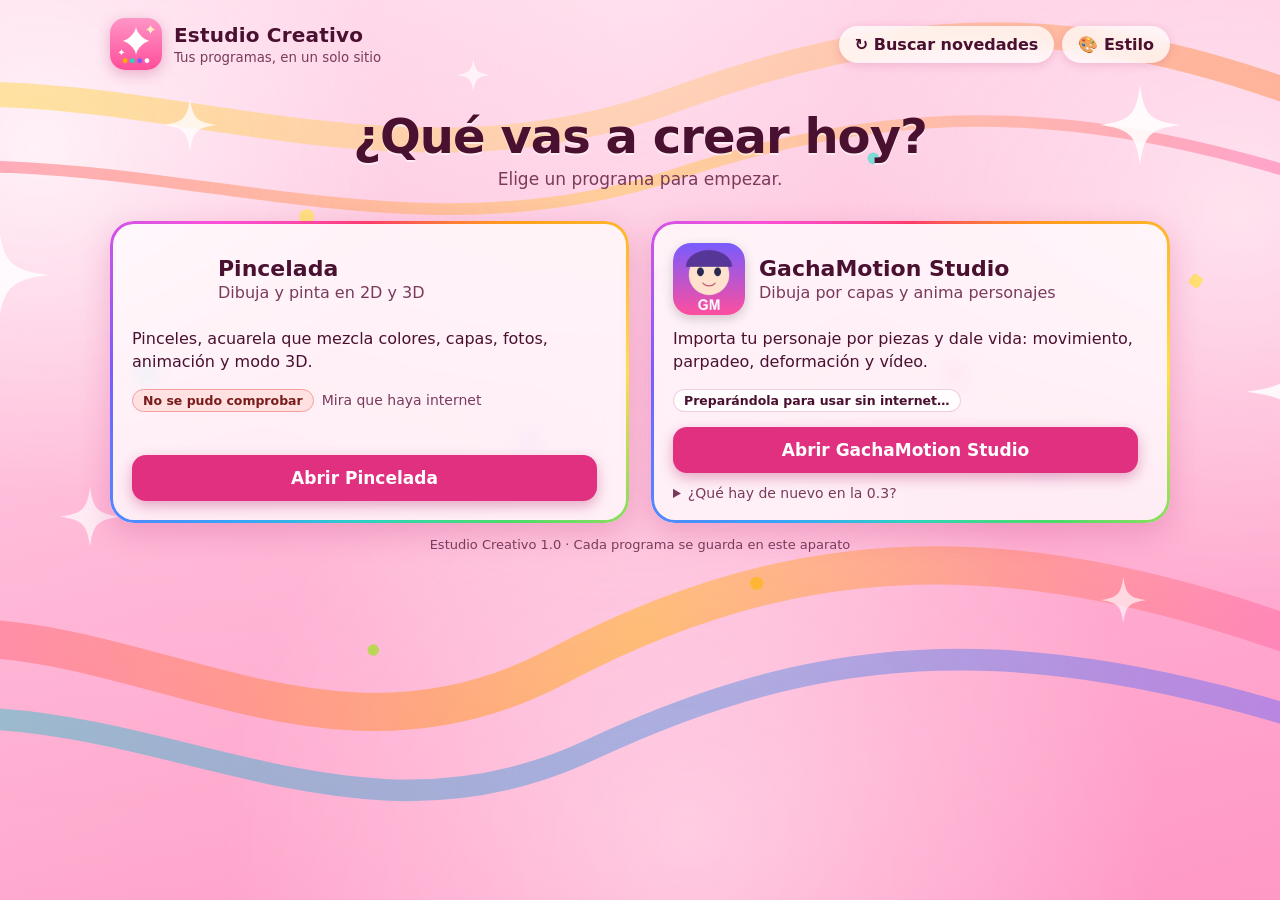
==== index.html @ 094b89b9 "Estudio Creativo 1.0: un sitio para abrir Pincelada y GachaMotion Studio Programa central con tono r" ====
<!doctype html>
<html lang="es">
<head>
<meta charset="utf-8">
<meta name="viewport" content="width=device-width,initial-scale=1,viewport-fit=cover">
<title>Estudio Creativo</title>
<meta name="description" content="Tus programas de dibujo y animación en un solo sitio.">
<link rel="manifest" href="manifest.webmanifest">
<link rel="icon" type="image/png" sizes="192x192" href="icon-192.png">
<link rel="apple-touch-icon" href="apple-touch-icon.png">
<meta name="theme-color" content="#ffb3d1">
<meta name="mobile-web-app-capable" content="yes">
<meta name="apple-mobile-web-app-capable" content="yes">
<meta name="apple-mobile-web-app-title" content="Estudio">
<link rel="stylesheet" href="hub.css">
<script>window.ESTUDIO_VERSION = /*VER*/"1.0"/*VER*/;</script>
</head>
<body>
<div class="bg" id="bg" aria-hidden="true"></div>
<div class="veil" aria-hidden="true"></div>

<header class="top">
  <div class="brand">
    <img id="logo" class="logo" src="icon-192.png" alt="" width="52" height="52">
    <div>
      <b>Estudio Creativo</b>
      <small>Tus programas, en un solo sitio</small>
    </div>
  </div>
  <div class="actions">
    <button class="pill" id="bCheck" type="button" title="Buscar versiones nuevas de todos los programas">↻ <span>Buscar novedades</span></button>
    <button class="pill" id="bStyle" type="button" aria-expanded="false" aria-controls="panel">🎨 <span>Estilo</span></button>
    <button class="pill" id="bInstall" type="button" hidden>⬇ <span>Instalar</span></button>
  </div>
</header>

<main>
  <section class="hero">
    <h1>¿Qué vas a crear hoy?</h1>
    <p>Elige un programa para empezar.</p>
  </section>
  <section class="cards" id="cards" aria-label="Programas"></section>
  <p class="foot" id="foot"></p>
</main>

<aside id="panel" class="panel edge" hidden aria-label="Estilo del Estudio">
  <div class="phead">
    <b>Estilo del Estudio</b>
    <button class="x" id="pClose" type="button" aria-label="Cerrar">✕</button>
  </div>

  <div class="sec">
    <label class="lab">Tono de rosa</label>
    <div class="row" id="pTonos"></div>
  </div>

  <div class="sec">
    <label class="lab">Bordes</label>
    <div class="row wrap" id="pModos"></div>
    <small class="hint" id="pModoHint"></small>
  </div>

  <div class="sec" id="pColoresSec">
    <label class="lab">Tus colores <span class="muted">(toca uno y elige su color)</span></label>
    <div class="row wrap" id="pChips"></div>
    <div class="swatches" id="pSwatches"></div>
    <label class="custom">Otro color: <input type="color" id="pCustom" value="#ff4fa0"></label>
  </div>

  <div class="sec grid2">
    <label>Velocidad <input type="range" id="pVel" min="1" max="10" step="1"></label>
    <label>Grosor <input type="range" id="pGrosor" min="2" max="9" step="1"></label>
  </div>
  <div class="sec checks">
    <label><input type="checkbox" id="pBrillo"> Brillo alrededor</label>
    <label><input type="checkbox" id="pMov"> Con movimiento</label>
  </div>

  <div class="sec">
    <label class="lab">Combinaciones</label>
    <div class="row wrap" id="pPresets"></div>
  </div>

  <div class="sec end">
    <button class="pill small" id="pReset" type="button">Volver al principio</button>
  </div>
</aside>

<div class="banner" id="banner" hidden></div>
<div class="toast" id="toast" role="status" aria-live="polite"></div>

<script src="hub.js"></script>
</body>
</html>
---- hub.css ----
/* Estudio Creativo — tono rosa y bordes de colores que se eligen en «Estilo» */
@property --ang { syntax: '<angle>'; inherits: false; initial-value: 0deg; }

:root {
  --bg1: #ffd1e6; --bg2: #ff9cc7; --accent: #e0307f; --ink: #4a1030; --soft: #7a3a5c;
  --glass: rgba(255,255,255,.74);
  --c1: #ff4fa0; --c2: #ffb000; --c3: #2bd4c0; --c4: #7a5cff;
  --ew: 3px; --vel: 4s; --r: 22px;
  --rainbow: #ff3b6b, #ff9f1a, #ffe14a, #4ddc6a, #2bd4c0, #3aa0ff, #7a5cff, #ff4fd8, #ff3b6b;
}
* { box-sizing: border-box; }
html, body { margin: 0; min-height: 100%; }
body {
  font-family: "Segoe UI", system-ui, -apple-system, Roboto, sans-serif;
  color: var(--ink);
  background: linear-gradient(160deg, var(--bg1), var(--bg2));
  background-attachment: fixed;
  -webkit-font-smoothing: antialiased;
}
button { font: inherit; color: inherit; cursor: pointer; }

/* Fondo: imagen (si existe) o dibujo suave por defecto */
.bg { position: fixed; inset: 0; z-index: 0; background: url("fondo-base.svg") center / cover no-repeat; }
.bg.foto { background-size: cover; background-position: center; }
.veil { position: fixed; inset: 0; z-index: 0; pointer-events: none;
  background: radial-gradient(ellipse at 50% 0%, rgba(255,255,255,.35), transparent 60%), linear-gradient(180deg, rgba(255,255,255,.12), rgba(255,120,180,.10)); }

header.top, main, .foot { position: relative; z-index: 1; }
header.top { display: flex; align-items: center; justify-content: space-between; gap: 12px; flex-wrap: wrap;
  max-width: 1100px; margin: 0 auto; padding: 18px 20px 6px; }
.brand { display: flex; align-items: center; gap: 12px; }
.brand b { display: block; font-size: 20px; letter-spacing: .01em; }
.brand small { color: var(--soft); }
.logo { width: 52px; height: 52px; border-radius: 15px; object-fit: cover; box-shadow: 0 4px 14px rgba(180,30,100,.28); }
.actions { display: flex; gap: 8px; flex-wrap: wrap; }
.pill { border: 0; border-radius: 999px; padding: 9px 16px; background: var(--glass); color: var(--ink); font-weight: 600;
  box-shadow: 0 2px 10px rgba(180,30,100,.18); backdrop-filter: blur(8px); transition: transform .15s, box-shadow .15s; }
.pill:hover { transform: translateY(-1px); box-shadow: 0 6px 16px rgba(180,30,100,.25); }
.pill:active { transform: translateY(0); }
.pill.small { padding: 6px 12px; font-size: 13px; }
.pill[aria-pressed="true"], .pill.on { background: var(--accent); color: #fff; }
.pill:focus-visible, .card a:focus-visible, button:focus-visible, input:focus-visible { outline: 3px solid var(--accent); outline-offset: 2px; }

main { max-width: 1100px; margin: 0 auto; padding: 0 20px 40px; }
.hero { padding: 34px 0 22px; text-align: center; }
.hero h1 { margin: 0 0 6px; font-size: clamp(28px, 6vw, 48px); line-height: 1.1; letter-spacing: -.02em;
  text-shadow: 0 2px 0 rgba(255,255,255,.55); }
.hero p { margin: 0; color: var(--soft); font-size: 17px; }

.cards { display: grid; grid-template-columns: repeat(auto-fit, minmax(300px, 1fr)); gap: 22px; padding: 10px 0; }

/* Borde de colores: se dibuja con un marco que sigue las esquinas redondeadas */
.edge { position: relative; border-radius: var(--r); }
.edge::before { content: ""; position: absolute; inset: 0; border-radius: inherit; padding: var(--ew); pointer-events: none; z-index: 3;
  background: var(--c1);
  -webkit-mask: linear-gradient(#000 0 0) content-box, linear-gradient(#000 0 0); -webkit-mask-composite: xor;
  mask: linear-gradient(#000 0 0) content-box exclude, linear-gradient(#000 0 0); }
html[data-brillo="1"] .edge::before { filter: drop-shadow(0 0 6px var(--glow, var(--c1))); }
html[data-modo="arcoiris"] .edge::before { background: conic-gradient(from var(--ang), var(--rainbow)); --glow: #ff4fd8; }
html[data-modo="degradado"] .edge::before { background: var(--grad); }
html[data-modo="parpadeo"] .edge::before { animation: edgeblink var(--cycle, 2s) step-end infinite; }
html[data-modo="latido"] .edge::before { animation: latido var(--vel) ease-in-out infinite; }
html[data-mov="1"][data-modo="arcoiris"] .edge::before,
html[data-mov="1"][data-modo="degradado"] .edge::before { animation: giro var(--vel) linear infinite; }
html[data-mov="0"] .edge::before { animation: none !important; }
@keyframes giro { to { --ang: 360deg; } }
@keyframes latido { 0%, 100% { opacity: .55; filter: drop-shadow(0 0 2px var(--c1)); } 50% { opacity: 1; filter: drop-shadow(0 0 16px var(--c1)); } }

.card { --r: 24px; background: var(--glass); backdrop-filter: blur(10px); padding: 22px; display: flex; flex-direction: column; gap: 12px;
  box-shadow: 0 10px 30px rgba(180,30,100,.22); transition: transform .2s, box-shadow .2s; animation: entra .5s both; }
.card:nth-child(2) { animation-delay: .08s; } .card:nth-child(3) { animation-delay: .16s; }
.card:hover { transform: translateY(-4px); box-shadow: 0 16px 38px rgba(180,30,100,.3); }
@keyframes entra { from { opacity: 0; transform: translateY(14px); } }
.card .top { display: flex; align-items: center; gap: 14px; }
.card .ico { width: 72px; height: 72px; border-radius: 18px; object-fit: cover; box-shadow: 0 4px 12px rgba(0,0,0,.18); background: #fff; flex: none; }
.card h2 { margin: 0; font-size: 22px; }
.card .lema { margin: 2px 0 0; color: var(--soft); }
.card .det { margin: 0; line-height: 1.45; }
.estado { display: flex; align-items: center; gap: 8px; flex-wrap: wrap; font-size: 14px; min-height: 30px; }
.chip { display: inline-block; padding: 3px 10px; border-radius: 999px; background: rgba(255,255,255,.85); border: 1px solid rgba(180,30,100,.2); font-size: 12.5px; font-weight: 600; }
.chip.ok { background: #e1f8ea; border-color: #9bd9b3; color: #145a30; }
.chip.nueva { background: #fff1c9; border-color: #f0c35a; color: #6b4600; }
.chip.err { background: #ffe1e1; border-color: #f0a0a0; color: #7a1c1c; }
.card .btns { display: flex; gap: 10px; margin-top: auto; align-items: center; flex-wrap: wrap; }
.abrir { flex: 1; text-align: center; text-decoration: none; background: var(--accent); color: #fff; font-weight: 700; font-size: 17px;
  padding: 13px 18px; border-radius: 14px; box-shadow: 0 5px 14px rgba(180,30,100,.35); transition: transform .15s, filter .15s; }
.abrir:hover { transform: translateY(-1px); filter: brightness(1.06); }
.upd { border: 2px solid var(--accent); background: #fff; color: var(--accent); font-weight: 700; border-radius: 14px; padding: 10px 14px; }
.upd[disabled] { opacity: .6; cursor: wait; }
.card details { font-size: 14px; }
.card summary { cursor: pointer; color: var(--soft); }
.card details ul { margin: 6px 0 0; padding-left: 20px; }

.foot { text-align: center; color: var(--soft); font-size: 13px; padding: 4px 20px 30px; margin: 0; }

/* Panel de estilo */
.panel { position: fixed; z-index: 20; right: 16px; top: 76px; width: min(360px, calc(100vw - 32px)); max-height: calc(100vh - 92px); overflow: auto;
  background: rgba(255,255,255,.96); padding: 16px 18px 18px; box-shadow: 0 18px 48px rgba(120,10,70,.35); --r: 20px; }
.panel[hidden] { display: none; }
.phead { display: flex; justify-content: space-between; align-items: center; margin-bottom: 8px; }
.phead .x { border: 0; background: transparent; font-size: 18px; padding: 6px 8px; border-radius: 8px; }
.sec { margin: 12px 0; }
.lab { display: block; font-weight: 700; margin-bottom: 6px; font-size: 14px; }
.muted { font-weight: 400; color: var(--soft); }
.row { display: flex; gap: 6px; } .row.wrap { flex-wrap: wrap; }
.hint { display: block; color: var(--soft); margin-top: 6px; min-height: 1.2em; }
.opt { border: 2px solid rgba(180,30,100,.22); background: #fff; border-radius: 12px; padding: 6px 11px; font-size: 13.5px; font-weight: 600; }
.opt[aria-pressed="true"] { border-color: var(--accent); background: #ffe3f0; }
.tono { width: 34px; height: 34px; border-radius: 50%; border: 3px solid #fff; box-shadow: 0 0 0 2px rgba(0,0,0,.15); padding: 0; }
.tono[aria-pressed="true"] { box-shadow: 0 0 0 3px var(--accent); }
.chipc { width: 42px; height: 42px; border-radius: 12px; border: 3px solid #fff; box-shadow: 0 0 0 2px rgba(0,0,0,.2); position: relative; padding: 0; }
.chipc[aria-pressed="true"] { box-shadow: 0 0 0 4px var(--accent); }
.chipc .q { position: absolute; top: -9px; right: -9px; width: 20px; height: 20px; border-radius: 50%; background: #fff; border: 1px solid #aaa; font-size: 11px; line-height: 17px; text-align: center; color: #333; }
.chipc.mas { background: #fff; color: var(--accent); font-size: 24px; font-weight: 700; line-height: 1; }
.swatches { display: grid; grid-template-columns: repeat(8, 1fr); gap: 6px; margin: 10px 0 8px; }
.sw { aspect-ratio: 1; border-radius: 9px; border: 2px solid #fff; box-shadow: 0 0 0 1px rgba(0,0,0,.18); padding: 0; }
.sw:hover { transform: scale(1.12); }
.custom { display: flex; align-items: center; gap: 8px; font-size: 14px; }
.custom input { width: 54px; height: 32px; padding: 0; border: 0; background: none; }
.grid2 { display: grid; grid-template-columns: 1fr 1fr; gap: 14px; }
.grid2 label, .checks label { display: block; font-size: 14px; font-weight: 600; }
.grid2 input { width: 100%; accent-color: var(--accent); }
.checks { display: flex; gap: 18px; flex-wrap: wrap; } .checks input { accent-color: var(--accent); }
.end { text-align: right; margin-bottom: 0; }

.banner { position: fixed; z-index: 30; left: 50%; bottom: 18px; transform: translateX(-50%); width: min(560px, calc(100vw - 28px));
  background: #fff; border: 2px solid var(--accent); border-radius: 16px; padding: 12px 14px; display: flex; gap: 10px; align-items: center; flex-wrap: wrap;
  box-shadow: 0 12px 34px rgba(120,10,70,.4); }
.banner[hidden] { display: none; }
.banner span { flex: 1 1 220px; }
.banner button { border: 0; border-radius: 10px; padding: 8px 14px; font-weight: 700; background: #ffe3f0; }
.banner button.go { background: var(--accent); color: #fff; }
.toast { position: fixed; z-index: 40; left: 50%; bottom: 80px; transform: translateX(-50%) translateY(10px); background: #3a0f27; color: #fff; padding: 9px 16px;
  border-radius: 12px; opacity: 0; pointer-events: none; transition: opacity .2s, transform .2s; max-width: calc(100vw - 32px); text-align: center; }
.toast.on { opacity: 1; transform: translateX(-50%); }

@media (max-width: 560px) {
  .actions .pill span { display: none; }
  .actions .pill { padding: 9px 13px; }
  .panel { right: 8px; left: 8px; width: auto; top: 70px; }
}
@media (prefers-reduced-motion: reduce) { .card { animation: none; } }
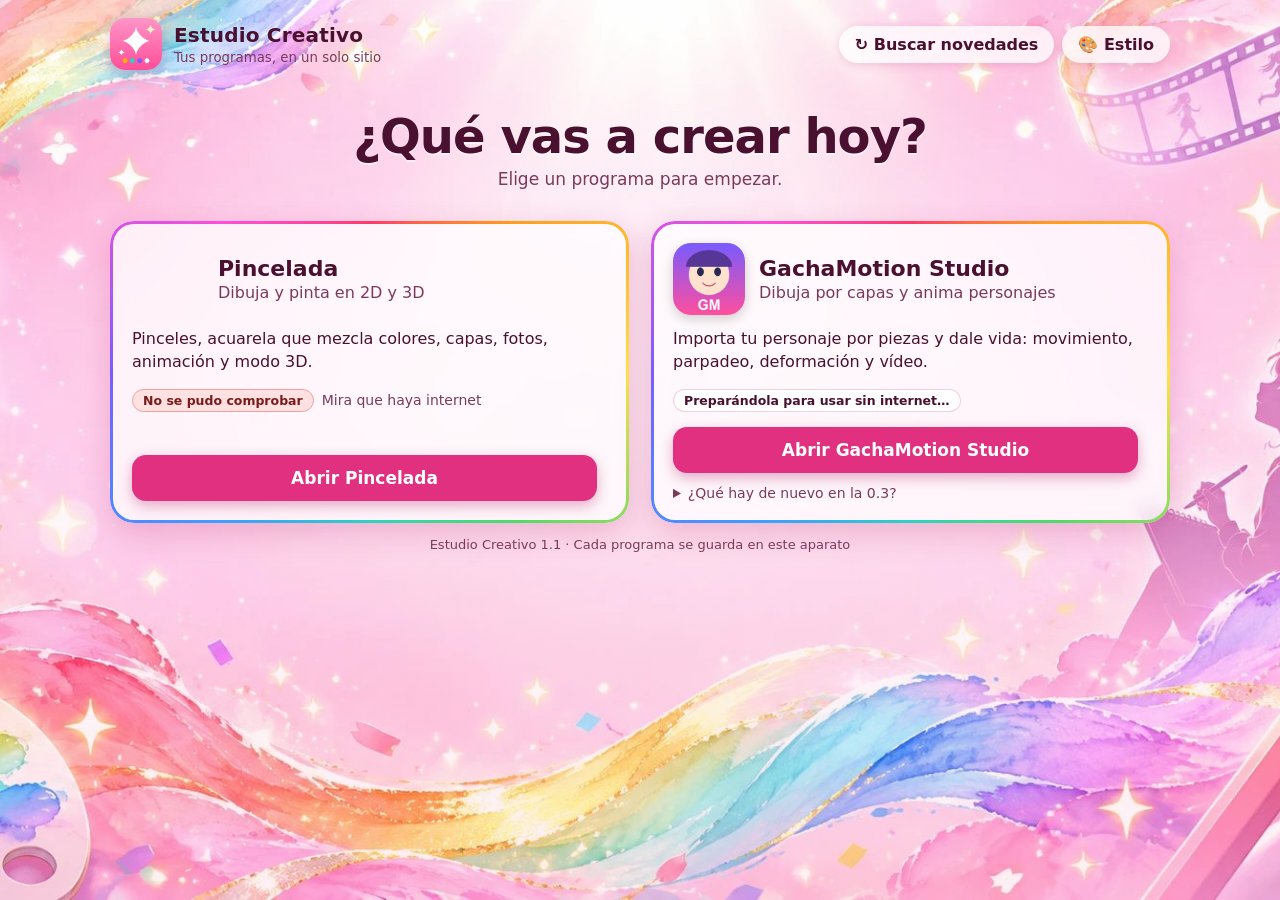
==== commit 49061da4: "Estudio Creativo 1.1: fondo rosa con pinceles, paleta y arcoíris Co-Authored-By: Claude Opus 5.5 <no" ====
--- a/index.html
+++ b/index.html
@@ -13,7 +13,7 @@
 <meta name="apple-mobile-web-app-capable" content="yes">
 <meta name="apple-mobile-web-app-title" content="Estudio">
 <link rel="stylesheet" href="hub.css">
-<script>window.ESTUDIO_VERSION = /*VER*/"1.0"/*VER*/;</script>
+<script>window.ESTUDIO_VERSION = /*VER*/"1.1"/*VER*/;</script>
 </head>
 <body>
 <div class="bg" id="bg" aria-hidden="true"></div>
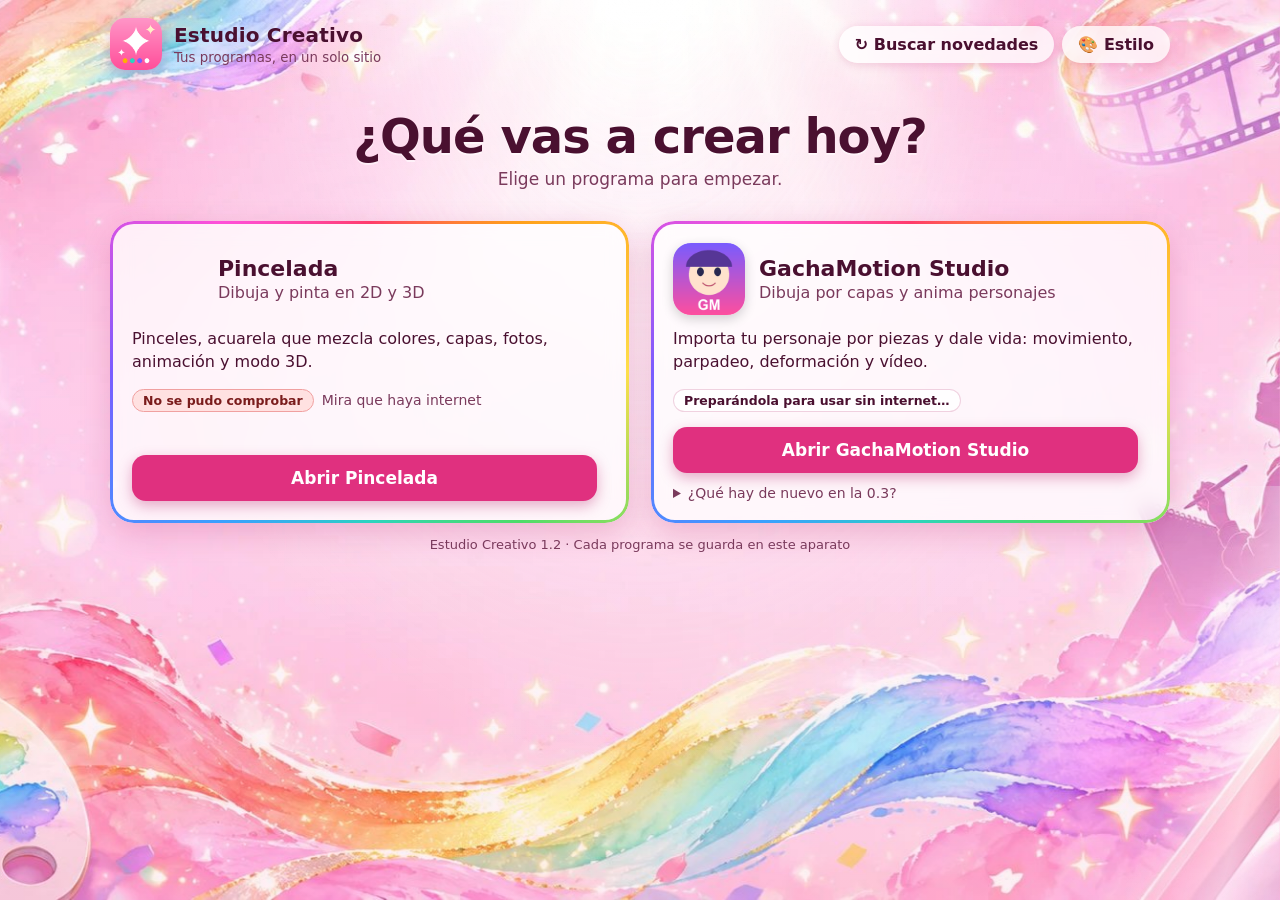
==== commit 3b5d9596: "Estudio Creativo 1.2: fondo animado (deriva lenta, destellos, rayos y brillo en el arcoíris) Co-Auth" ====
--- a/index.html
+++ b/index.html
@@ -13,11 +13,12 @@
 <meta name="apple-mobile-web-app-capable" content="yes">
 <meta name="apple-mobile-web-app-title" content="Estudio">
 <link rel="stylesheet" href="hub.css">
-<script>window.ESTUDIO_VERSION = /*VER*/"1.1"/*VER*/;</script>
+<script>window.ESTUDIO_VERSION = /*VER*/"1.2"/*VER*/;</script>
 </head>
 <body>
 <div class="bg" id="bg" aria-hidden="true"></div>
 <div class="veil" aria-hidden="true"></div>
+<div class="fx" id="fx" aria-hidden="true"></div>
 
 <header class="top">
   <div class="brand">
--- a/hub.css
+++ b/hub.css
@@ -140,3 +140,24 @@
   .panel { right: 8px; left: 8px; width: auto; top: 70px; }
 }
 @media (prefers-reduced-motion: reduce) { .card { animation: none; } }
+
+/* Fondo animado: la imagen se mueve despacio, los rayos laten, el arcoíris brilla y hay destellos que suben */
+.bg { animation: deriva 45s ease-in-out infinite alternate; will-change: transform; }
+@keyframes deriva { from { transform: scale(1.04) translate3d(-1.2%, -.8%, 0); } to { transform: scale(1.11) translate3d(1.2%, .9%, 0); } }
+.veil::after { content: ""; position: absolute; left: 50%; top: -12%; width: 70vmax; height: 55vmax; transform: translateX(-50%);
+  background: radial-gradient(ellipse at 50% 0%, rgba(255,255,255,.75), rgba(255,255,255,0) 62%); mix-blend-mode: soft-light; animation: rayos 7s ease-in-out infinite; }
+@keyframes rayos { 0%, 100% { opacity: .35; transform: translateX(-50%) scale(.94); } 50% { opacity: 1; transform: translateX(-50%) scale(1.06); } }
+.fx { position: fixed; inset: 0; z-index: 0; pointer-events: none; overflow: hidden; }
+.fx::after { content: ""; position: absolute; left: 0; right: 0; bottom: 0; height: 46%;
+  background: linear-gradient(105deg, transparent 38%, rgba(255,255,255,.55) 50%, transparent 62%) 160% 0 / 55% 100% no-repeat;
+  mix-blend-mode: soft-light; animation: brillo 9s ease-in-out infinite; }
+@keyframes brillo { from { background-position: 160% 0; } to { background-position: -90% 0; } }
+.fx .sp { position: absolute; background: #fff; opacity: 0;
+  clip-path: polygon(50% 0, 60% 40%, 100% 50%, 60% 60%, 50% 100%, 40% 60%, 0 50%, 40% 40%);
+  filter: drop-shadow(0 0 4px rgba(255,255,255,.95)); animation: destello var(--d, 6s) ease-in-out var(--t, 0s) infinite; }
+.fx .sp.c { clip-path: circle(50%); }
+@keyframes destello { 0% { opacity: 0; transform: translateY(14px) scale(.3) rotate(0deg); } 30% { opacity: .95; transform: translateY(-6px) scale(1) rotate(40deg); }
+  60% { opacity: .5; transform: translateY(-22px) scale(.7) rotate(90deg); } 100% { opacity: 0; transform: translateY(-44px) scale(.2) rotate(140deg); } }
+html[data-mov="0"] .bg, html[data-mov="0"] .veil::after, html[data-mov="0"] .fx::after { animation: none; }
+html[data-mov="0"] .fx { display: none; }
+@media (prefers-reduced-motion: reduce) { .bg, .veil::after, .fx::after { animation: none; } .fx { display: none; } }
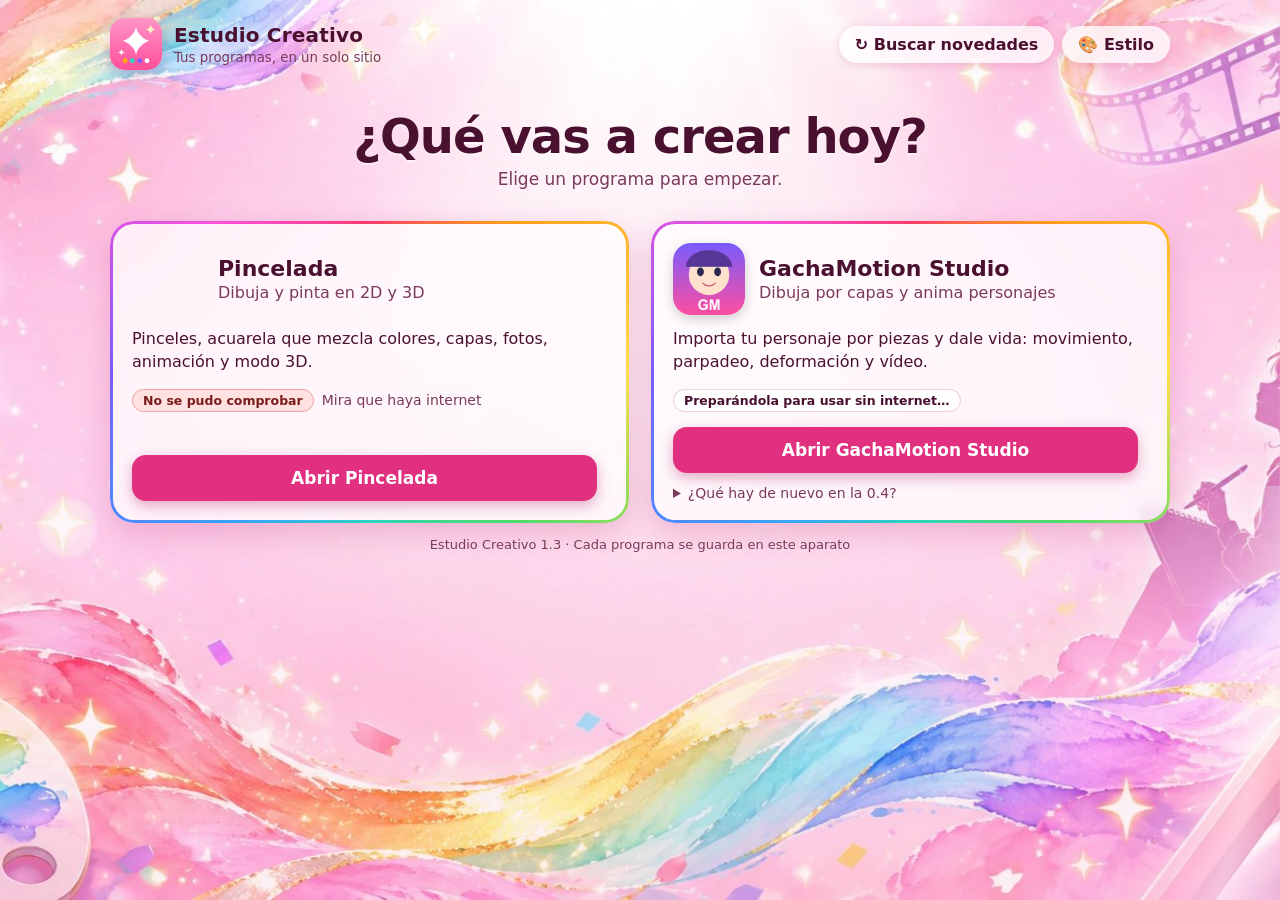
==== commit 6a998808: "GachaMotion 0.4 y Estudio 1.3: arranca vacío (sin muñeco de prueba) y eliminar capas funciona siempr" ====
--- a/index.html
+++ b/index.html
@@ -13,7 +13,7 @@
 <meta name="apple-mobile-web-app-capable" content="yes">
 <meta name="apple-mobile-web-app-title" content="Estudio">
 <link rel="stylesheet" href="hub.css">
-<script>window.ESTUDIO_VERSION = /*VER*/"1.2"/*VER*/;</script>
+<script>window.ESTUDIO_VERSION = /*VER*/"1.3"/*VER*/;</script>
 </head>
 <body>
 <div class="bg" id="bg" aria-hidden="true"></div>
